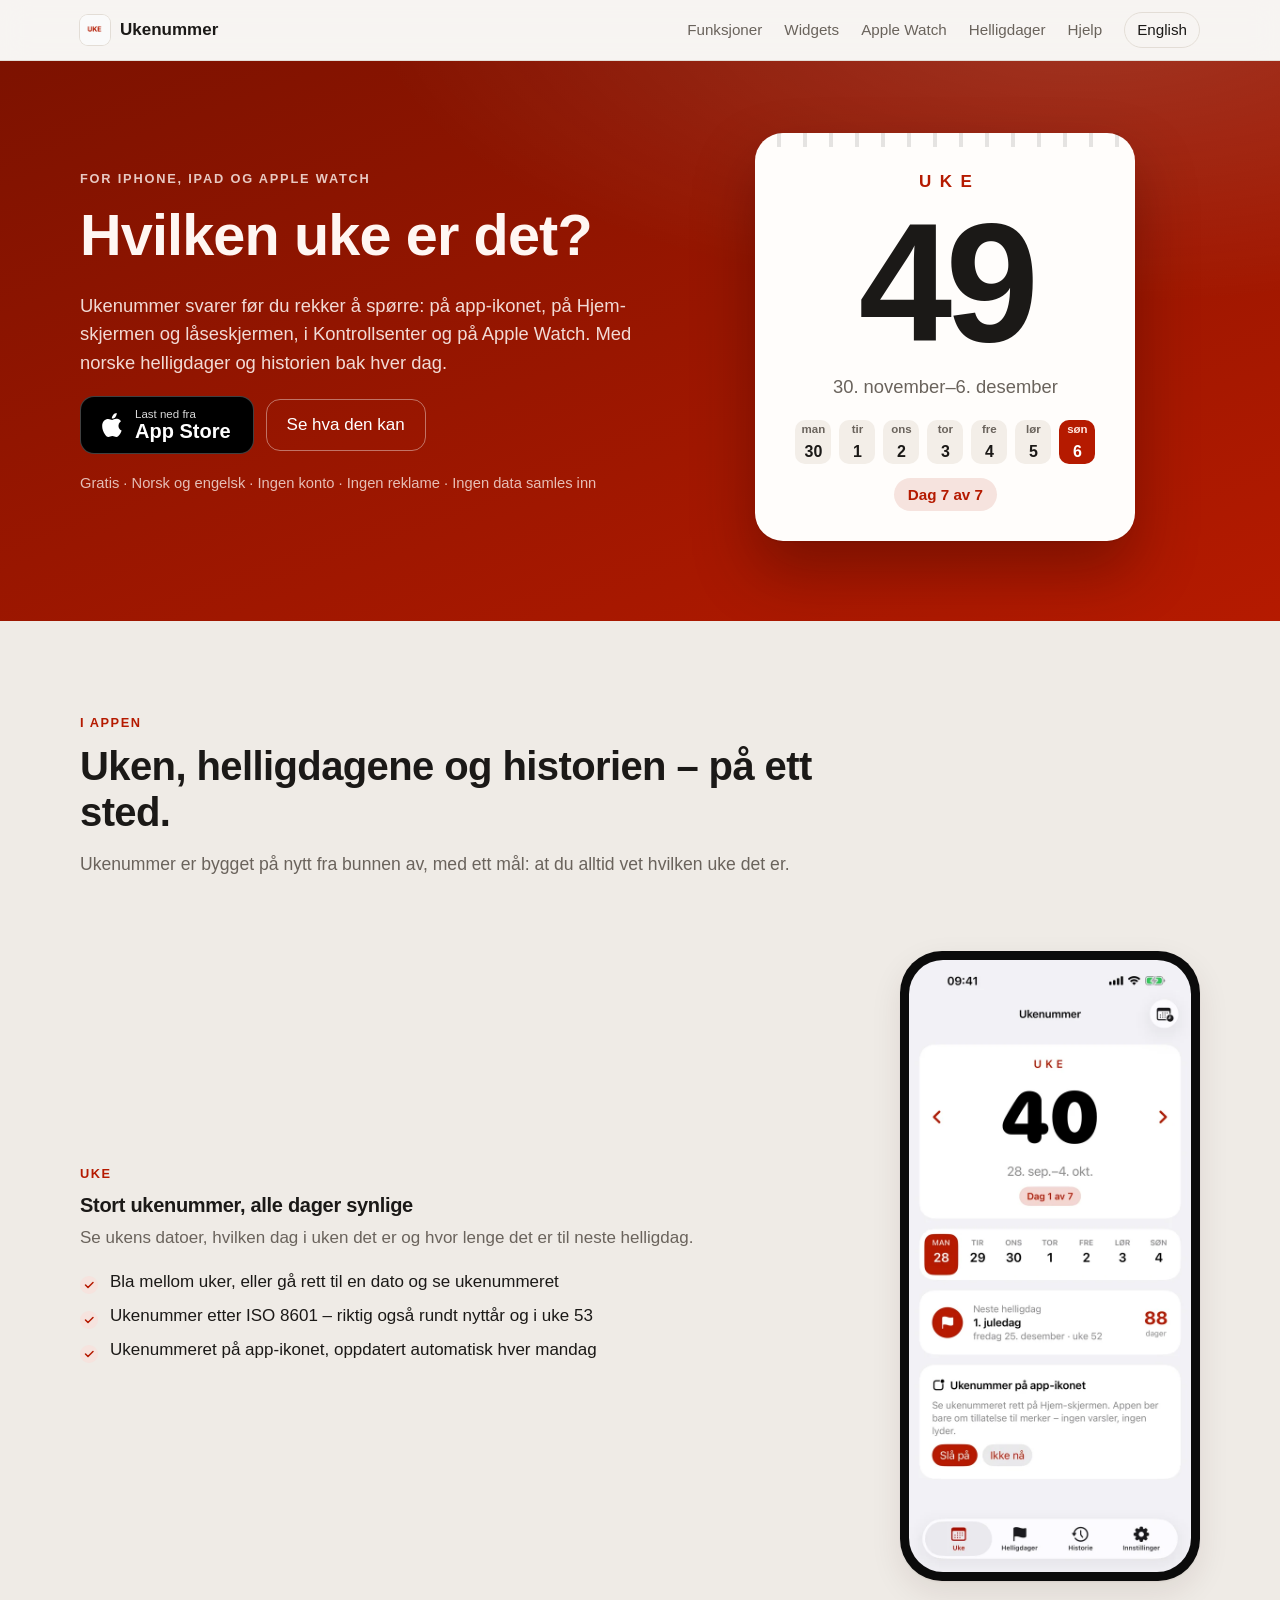
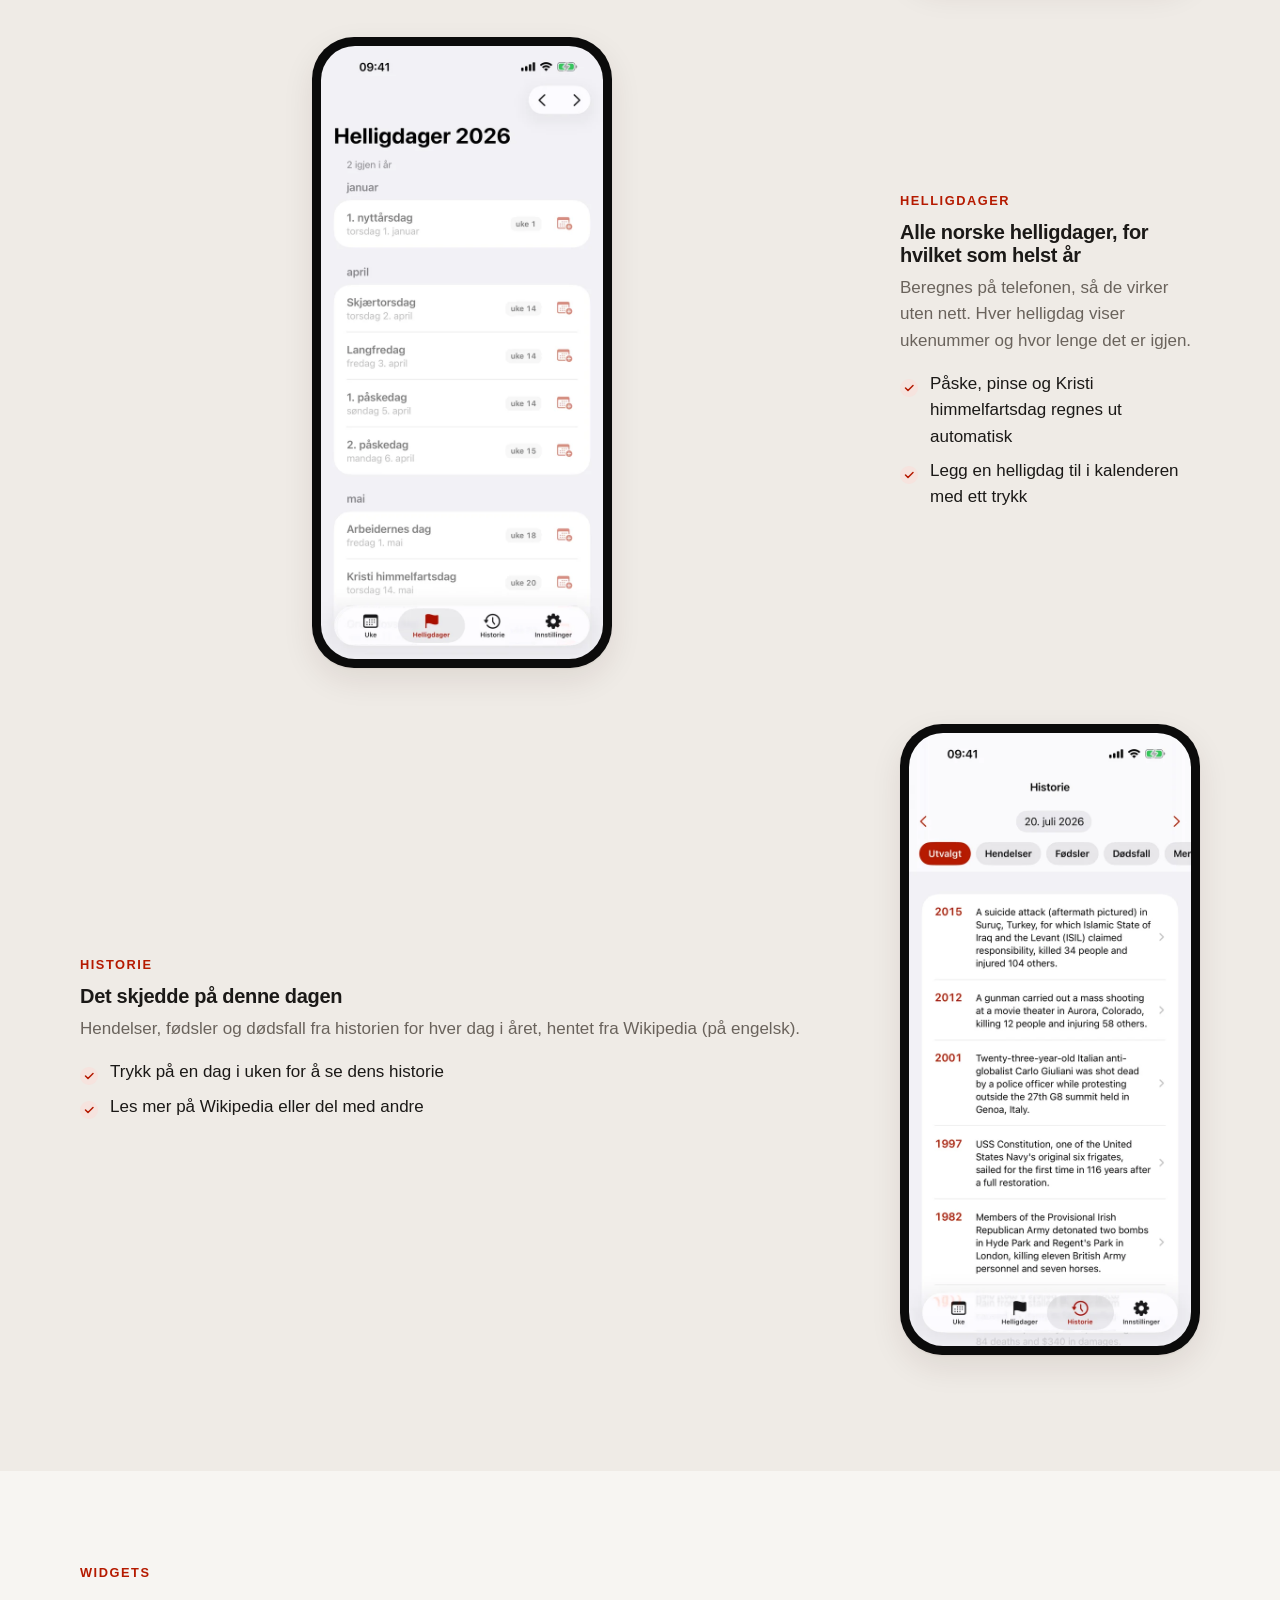
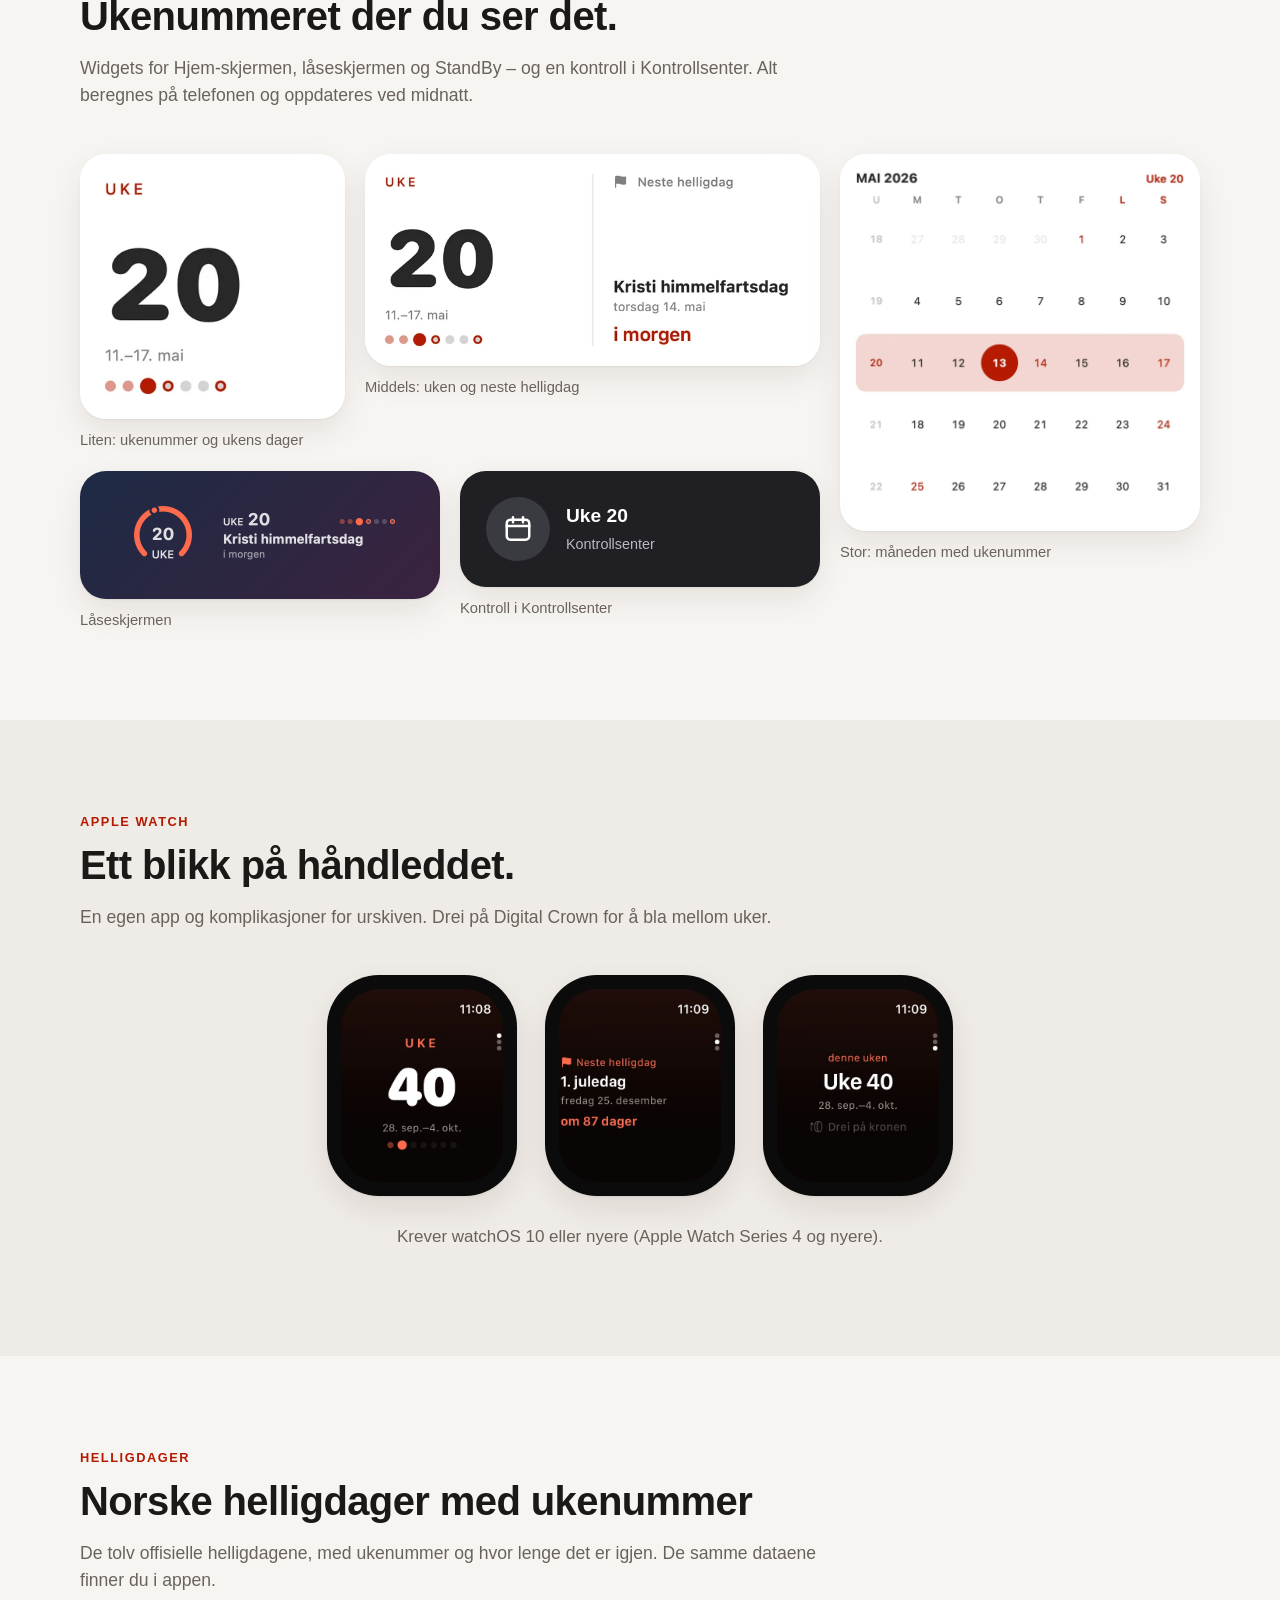
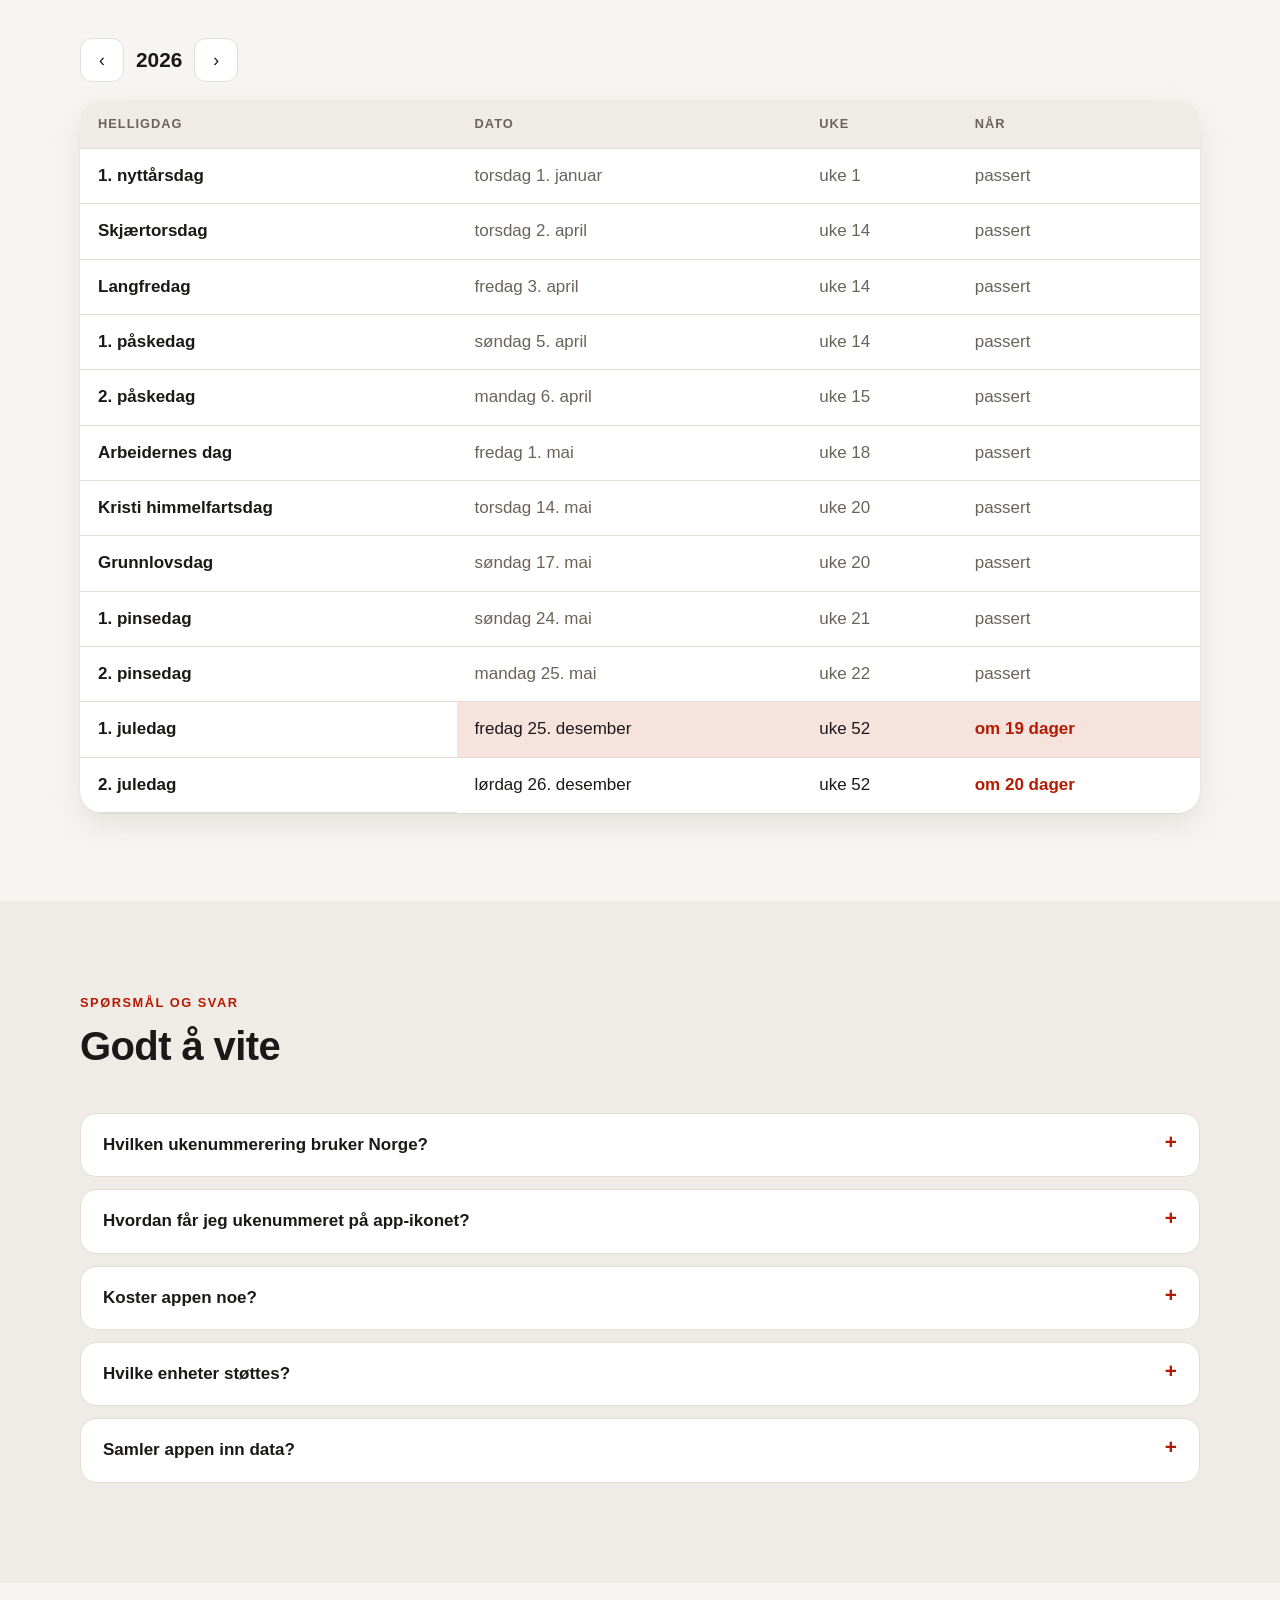
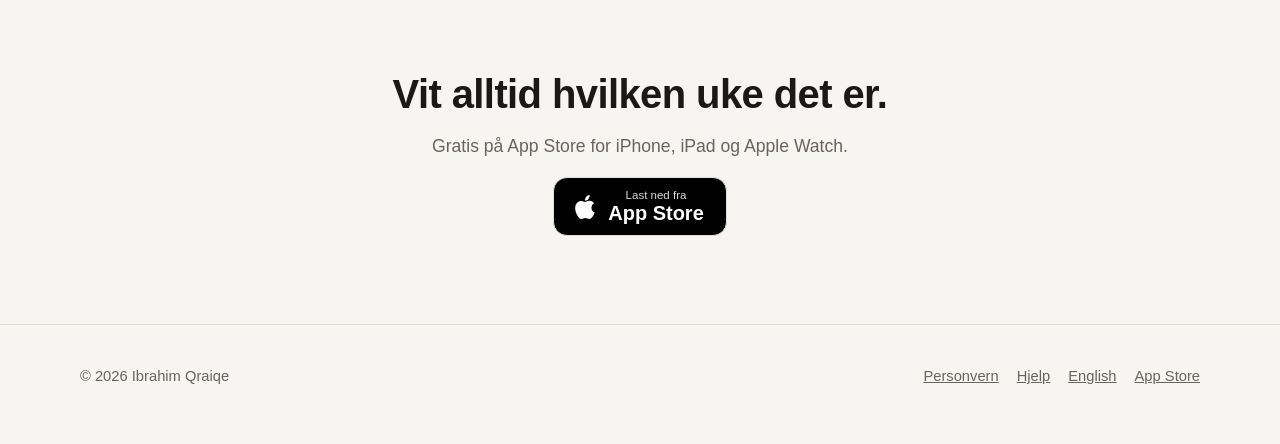
==== index.html @ 7a062164 "Ukenummer marketing site: Norwegian and English landing pages, privacy and support Live week number " ====
<!doctype html>
<html lang="nb" dir="ltr">
<head>
<meta charset="utf-8">
<meta name="viewport" content="width=device-width, initial-scale=1">
<script>document.documentElement.className += " js";</script>
<title>Hvilken uke er det? Ukenummer i dag – app for iPhone og Apple Watch</title>
<meta name="description" content="Se hvilken uke det er akkurat nå. Ukenummer viser ukenummeret på app-ikonet, på Hjem- og låseskjermen, i Kontrollsenter og på Apple Watch – etter ISO 8601, som brukes i Norge. Med norske helligdager. Gratis, ingen data samles inn.">
<meta property="og:title" content="Hvilken uke er det? – Ukenummer">
<meta property="og:description" content="Ukenummeret på app-ikonet, i widgets, i Kontrollsenter og på Apple Watch. Med norske helligdager. Gratis, ingen data samles inn.">
<meta property="og:url" content="https://ukenummer.qraiqe.no/">
<meta property="og:type" content="website">
<meta property="og:locale" content="nb_NO">
<meta property="og:locale:alternate" content="en_GB">
<meta property="og:image" content="https://ukenummer.qraiqe.no/assets/og.png">
<meta property="og:image:width" content="1200">
<meta property="og:image:height" content="630">
<meta property="og:image:alt" content="Ukenummer: et kalenderblad med ordet UKE og ukenummeret, ved siden av appens widgets.">
<meta property="og:site_name" content="Ukenummer">
<meta name="twitter:card" content="summary_large_image">
<meta name="twitter:title" content="Hvilken uke er det? – Ukenummer">
<meta name="twitter:description" content="Ukenummeret på app-ikonet, i widgets, i Kontrollsenter og på Apple Watch. Gratis, ingen data samles inn.">
<meta name="twitter:image" content="https://ukenummer.qraiqe.no/assets/og.png">
<meta name="apple-itunes-app" content="app-id=668805988">
<meta name="theme-color" content="#b51a00">
<link rel="canonical" href="https://ukenummer.qraiqe.no/">
<link rel="alternate" hreflang="nb" href="https://ukenummer.qraiqe.no/">
<link rel="alternate" hreflang="en" href="https://ukenummer.qraiqe.no/en/">
<link rel="alternate" hreflang="x-default" href="https://ukenummer.qraiqe.no/">
<link rel="icon" type="image/png" href="/assets/favicon.png">
<link rel="apple-touch-icon" href="/assets/apple-touch-icon.png">
<link rel="stylesheet" href="/styles.css">
<script type="application/ld+json">
{
  "@context": "https://schema.org",
  "@graph": [
    {
      "@type": "MobileApplication",
      "name": "Ukenummer",
      "operatingSystem": "iOS 18.0 eller nyere, watchOS 10.0 eller nyere",
      "applicationCategory": "ProductivityApplication",
      "offers": { "@type": "Offer", "price": "0", "priceCurrency": "NOK" },
      "inLanguage": ["nb", "en"],
      "description": "Ukenummer viser ukenummeret (ISO 8601) på app-ikonet, i widgets for Hjem- og låseskjermen, i Kontrollsenter og på Apple Watch, med norske helligdager og historien for hver dag.",
      "url": "https://ukenummer.qraiqe.no/",
      "image": "https://ukenummer.qraiqe.no/assets/app-icon.png",
      "installUrl": "https://apps.apple.com/app/id668805988",
      "downloadUrl": "https://apps.apple.com/app/id668805988",
      "author": { "@type": "Person", "name": "Ibrahim Qraiqe", "url": "https://ibrahim.qraiqe.no/" }
    },
    {
      "@type": "FAQPage",
      "mainEntity": [
        { "@type": "Question", "name": "Hvilken ukenummerering bruker Norge?", "acceptedAnswer": { "@type": "Answer", "text": "Norge bruker ISO 8601: uken starter på mandag, og uke 1 er uken som inneholder årets første torsdag. Noen år har derfor 53 uker, og de første dagene i januar kan tilhøre uke 52 eller 53 fra året før." } },
        { "@type": "Question", "name": "Hvordan får jeg ukenummeret på app-ikonet?", "acceptedAnswer": { "@type": "Answer", "text": "Slå på «Ukenummer på app-ikonet» i appen. Appen ber bare om tillatelse til merker – ingen varsler eller lyder – og oppdaterer ukenummeret automatisk hver mandag." } },
        { "@type": "Question", "name": "Koster appen noe?", "acceptedAnswer": { "@type": "Answer", "text": "Nei. Ukenummer er gratis, uten reklame, uten konto og uten sporing." } },
        { "@type": "Question", "name": "Virker den på Apple Watch?", "acceptedAnswer": { "@type": "Answer", "text": "Ja. Ukenummer har en egen app og komplikasjoner for Apple Watch med watchOS 10 eller nyere." } }
      ]
    }
  ]
}
</script>
</head>
<body>
<a class="sr-only" href="#main">Hopp til innholdet</a>

<header class="site-header">
  <div class="container">
    <a class="wordmark" href="/"><img src="/assets/app-icon.png" width="30" height="30" alt="" aria-hidden="true">Ukenummer</a>
    <button class="nav-toggle" aria-expanded="false" aria-controls="site-nav" aria-label="Meny">☰</button>
    <nav class="site-nav" id="site-nav" aria-label="Hovedmeny">
      <a href="#funksjoner">Funksjoner</a>
      <a href="#widgets">Widgets</a>
      <a href="#apple-watch">Apple Watch</a>
      <a href="#helligdager">Helligdager</a>
      <a href="/support/">Hjelp</a>
      <a class="lang" href="/en/" lang="en" hreflang="en">English</a>
    </nav>
  </div>
</header>

<main id="main">

<section class="hero">
  <div class="container">
    <div class="hero-copy">
      <span class="eyebrow">For iPhone, iPad og Apple Watch</span>
      <h1>Hvilken uke er det?</h1>
      <p class="lead">Ukenummer svarer før du rekker å spørre: på app-ikonet, på Hjem-skjermen og låseskjermen, i Kontrollsenter og på Apple Watch. Med norske helligdager og historien bak hver dag.</p>
      <div class="actions">
        <a class="btn-appstore" href="https://apps.apple.com/app/id668805988">
          <svg viewBox="0 0 24 24" aria-hidden="true" focusable="false" fill="currentColor"><path d="M16.365 1.43c0 1.14-.493 2.27-1.177 3.08-.744.9-1.99 1.57-2.987 1.57-.12 0-.23-.02-.3-.03-.01-.06-.04-.22-.04-.39 0-1.15.572-2.27 1.206-2.98.804-.94 2.142-1.64 3.248-1.68.03.13.05.28.05.43zm4.565 15.71c-.03.07-.463 1.58-1.518 3.12-.945 1.34-1.94 2.71-3.43 2.71-1.517 0-1.9-.88-3.63-.88-1.698 0-2.302.91-3.67.91-1.377 0-2.332-1.26-3.428-2.8-1.287-1.82-2.323-4.63-2.323-7.28 0-4.28 2.797-6.55 5.552-6.55 1.448 0 2.675.95 3.6.95.865 0 2.222-1.01 3.902-1.01.613 0 2.886.06 4.374 2.19-.13.09-2.383 1.37-2.383 4.19 0 3.26 2.854 4.42 2.955 4.45z"/></svg>
          <span><small>Last ned fra</small><strong>App Store</strong></span>
        </a>
        <a class="btn-ghost" href="#funksjoner">Se hva den kan</a>
      </div>
      <p class="meta">Gratis · Norsk og engelsk · Ingen konto · Ingen reklame · Ingen data samles inn</p>
    </div>
    <div class="week-card" role="group" aria-labelledby="week-card-title">
      <h2 id="week-card-title" class="sr-only">Ukenummer akkurat nå</h2>
      <div class="label" aria-hidden="true">UKE</div>
      <div class="number" data-week-number data-week-label aria-live="polite">–</div>
      <div class="range" data-week-range></div>
      <div class="days" data-week-days aria-hidden="true"></div>
      <div class="progress" data-week-progress data-live hidden></div>
      <noscript><p>Slå på JavaScript for å se dagens ukenummer.</p></noscript>
    </div>
  </div>
</section>

<section id="funksjoner" class="section section-alt">
  <div class="container">
    <div class="section-head reveal">
      <span class="kicker">I appen</span>
      <h2>Uken, helligdagene og historien – på ett sted.</h2>
      <p>Ukenummer er bygget på nytt fra bunnen av, med ett mål: at du alltid vet hvilken uke det er.</p>
    </div>

    <div class="feature-row reveal">
      <div class="text">
        <span class="kicker">Uke</span>
        <h3>Stort ukenummer, alle dager synlige</h3>
        <p>Se ukens datoer, hvilken dag i uken det er og hvor lenge det er til neste helligdag.</p>
        <ul class="ticks">
          <li>Bla mellom uker, eller gå rett til en dato og se ukenummeret</li>
          <li>Ukenummer etter ISO 8601 – riktig også rundt nyttår og i uke 53</li>
          <li>Ukenummeret på app-ikonet, oppdatert automatisk hver mandag</li>
        </ul>
      </div>
      <div class="media"><div class="phone"><img src="/assets/shots/nb-week.webp" width="600" height="1304" loading="lazy" alt="Uke-fanen: stort ukenummer 40, datoene 28. september til 4. oktober, ukens dager og nedtelling til 1. juledag."></div></div>
    </div>

    <div class="feature-row reveal">
      <div class="text">
        <span class="kicker">Helligdager</span>
        <h3>Alle norske helligdager, for hvilket som helst år</h3>
        <p>Beregnes på telefonen, så de virker uten nett. Hver helligdag viser ukenummer og hvor lenge det er igjen.</p>
        <ul class="ticks">
          <li>Påske, pinse og Kristi himmelfartsdag regnes ut automatisk</li>
          <li>Legg en helligdag til i kalenderen med ett trykk</li>
        </ul>
      </div>
      <div class="media"><div class="phone"><img src="/assets/shots/nb-holidays.webp" width="600" height="1304" loading="lazy" alt="Helligdager 2026 gruppert etter måned, med ukenummer og knapp for å legge til i kalenderen."></div></div>
    </div>

    <div class="feature-row reveal">
      <div class="text">
        <span class="kicker">Historie</span>
        <h3>Det skjedde på denne dagen</h3>
        <p>Hendelser, fødsler og dødsfall fra historien for hver dag i året, hentet fra Wikipedia (på engelsk).</p>
        <ul class="ticks">
          <li>Trykk på en dag i uken for å se dens historie</li>
          <li>Les mer på Wikipedia eller del med andre</li>
        </ul>
      </div>
      <div class="media"><div class="phone"><img src="/assets/shots/nb-history.webp" width="600" height="1304" loading="lazy" alt="Historie-fanen for 20. juli 2026 med hendelser fra Wikipedia og kategoriene Utvalgt, Hendelser, Fødsler og Dødsfall."></div></div>
    </div>
  </div>
</section>

<section id="widgets" class="section">
  <div class="container">
    <div class="section-head reveal">
      <span class="kicker">Widgets</span>
      <h2>Ukenummeret der du ser det.</h2>
      <p>Widgets for Hjem-skjermen, låseskjermen og StandBy – og en kontroll i Kontrollsenter. Alt beregnes på telefonen og oppdateres ved midnatt.</p>
    </div>
    <div class="widget-grid reveal">
      <figure class="widget small">
        <img class="picture-light" src="/assets/widgets/nb-small-light.webp" width="340" height="340" loading="lazy" alt="Liten widget: UKE 20, 11.–17. mai og ukens dager som prikker.">
        <img class="picture-dark" src="/assets/widgets/nb-small-dark.webp" width="340" height="340" loading="lazy" alt="Liten widget i mørk modus: UKE 20, 11.–17. mai.">
        <figcaption>Liten: ukenummer og ukens dager</figcaption>
      </figure>
      <figure class="widget medium">
        <img class="picture-light" src="/assets/widgets/nb-medium-light.webp" width="728" height="340" loading="lazy" alt="Middels widget: UKE 20 og neste helligdag, Kristi himmelfartsdag, i morgen.">
        <img class="picture-dark" src="/assets/widgets/nb-medium-dark.webp" width="728" height="340" loading="lazy" alt="Middels widget i mørk modus: UKE 20 og neste helligdag.">
        <figcaption>Middels: uken og neste helligdag</figcaption>
      </figure>
      <figure class="widget large">
        <img class="picture-light" src="/assets/widgets/nb-large-light.webp" width="728" height="764" loading="lazy" alt="Stor widget: kalender for mai 2026 med ukenummer langs venstre kant og helligdager i rødt.">
        <img class="picture-dark" src="/assets/widgets/nb-large-dark.webp" width="728" height="764" loading="lazy" alt="Stor widget i mørk modus: kalender for mai 2026 med ukenummer.">
        <figcaption>Stor: måneden med ukenummer</figcaption>
      </figure>
      <figure class="widget lock">
        <div class="lock-bg">
          <img src="/assets/widgets/nb-lock-circular.webp" width="152" height="152" loading="lazy" alt="Rund låseskjerm-widget med ukenummer 20.">
          <img src="/assets/widgets/nb-lock-rectangular.webp" width="344" height="152" loading="lazy" alt="Rektangulær låseskjerm-widget: UKE 20, Kristi himmelfartsdag, i morgen.">
        </div>
        <figcaption>Låseskjermen</figcaption>
      </figure>
      <figure class="widget control">
        <div class="control-tile">
          <div class="knob" aria-hidden="true"><svg viewBox="0 0 24 24" fill="none" stroke="#fff" stroke-width="2" stroke-linecap="round" stroke-linejoin="round"><rect x="3" y="4.5" width="18" height="16" rx="3"/><path d="M3 9.5h18M8 2.5v4M16 2.5v4"/></svg></div>
          <div><strong>Uke 20</strong><span>Kontrollsenter</span></div>
        </div>
        <figcaption>Kontroll i Kontrollsenter</figcaption>
      </figure>
    </div>
  </div>
</section>

<section id="apple-watch" class="section section-alt">
  <div class="container">
    <div class="section-head reveal">
      <span class="kicker">Apple Watch</span>
      <h2>Ett blikk på håndleddet.</h2>
      <p>En egen app og komplikasjoner for urskiven. Drei på Digital Crown for å bla mellom uker.</p>
    </div>
    <div class="watch-row reveal">
      <div class="watch"><img src="/assets/watch/nb-0.webp" width="416" height="496" loading="lazy" alt="Apple Watch: UKE 40, 28. sep.–4. okt."></div>
      <div class="watch"><img src="/assets/watch/nb-1.webp" width="416" height="496" loading="lazy" alt="Apple Watch: neste helligdag er 1. juledag, fredag 25. desember."></div>
      <div class="watch"><img src="/assets/watch/nb-2.webp" width="416" height="496" loading="lazy" alt="Apple Watch: Uke 40, drei på kronen for å bla mellom uker."></div>
    </div>
    <p class="watch-note">Krever watchOS 10 eller nyere (Apple Watch Series 4 og nyere).</p>
  </div>
</section>

<section id="helligdager" class="section">
  <div class="container">
    <div class="section-head reveal">
      <span class="kicker">Helligdager</span>
      <h2>Norske helligdager med ukenummer</h2>
      <p>De tolv offisielle helligdagene, med ukenummer og hvor lenge det er igjen. De samme dataene finner du i appen.</p>
    </div>
    <div class="reveal">
      <div class="holiday-tools">
        <button type="button" data-year-prev aria-label="Forrige år">‹</button>
        <strong data-holiday-year>2026</strong>
        <button type="button" data-year-next aria-label="Neste år">›</button>
      </div>
      <table class="holidays">
        <caption class="sr-only">Norske helligdager</caption>
        <thead><tr><th scope="col">Helligdag</th><th scope="col">Dato</th><th scope="col">Uke</th><th scope="col">Når</th></tr></thead>
        <tbody data-holidays>
          <tr><th scope="row">1. nyttårsdag</th><td>torsdag 1. januar</td><td class="week">uke 1</td><td class="when"></td></tr>
          <tr><th scope="row">Skjærtorsdag</th><td>torsdag 2. april</td><td class="week">uke 14</td><td class="when"></td></tr>
          <tr><th scope="row">Langfredag</th><td>fredag 3. april</td><td class="week">uke 14</td><td class="when"></td></tr>
          <tr><th scope="row">1. påskedag</th><td>søndag 5. april</td><td class="week">uke 14</td><td class="when"></td></tr>
          <tr><th scope="row">2. påskedag</th><td>mandag 6. april</td><td class="week">uke 15</td><td class="when"></td></tr>
          <tr><th scope="row">Arbeidernes dag</th><td>fredag 1. mai</td><td class="week">uke 18</td><td class="when"></td></tr>
          <tr><th scope="row">Kristi himmelfartsdag</th><td>torsdag 14. mai</td><td class="week">uke 20</td><td class="when"></td></tr>
          <tr><th scope="row">Grunnlovsdag</th><td>søndag 17. mai</td><td class="week">uke 20</td><td class="when"></td></tr>
          <tr><th scope="row">1. pinsedag</th><td>søndag 24. mai</td><td class="week">uke 21</td><td class="when"></td></tr>
          <tr><th scope="row">2. pinsedag</th><td>mandag 25. mai</td><td class="week">uke 22</td><td class="when"></td></tr>
          <tr><th scope="row">1. juledag</th><td>fredag 25. desember</td><td class="week">uke 52</td><td class="when"></td></tr>
          <tr><th scope="row">2. juledag</th><td>lørdag 26. desember</td><td class="week">uke 52</td><td class="when"></td></tr>
        </tbody>
      </table>
    </div>
  </div>
</section>

<section id="sporsmal" class="section section-alt">
  <div class="container">
    <div class="section-head reveal">
      <span class="kicker">Spørsmål og svar</span>
      <h2>Godt å vite</h2>
    </div>
    <div class="faq reveal">
      <details>
        <summary>Hvilken ukenummerering bruker Norge?</summary>
        <p>Norge bruker ISO 8601: uken starter på mandag, og uke 1 er uken som inneholder årets første torsdag. Noen år har derfor 53 uker, og de første dagene i januar kan tilhøre uke 52 eller 53 fra året før. Ukenummer følger alltid denne standarden, uansett regioninnstilling på telefonen.</p>
      </details>
      <details>
        <summary>Hvordan får jeg ukenummeret på app-ikonet?</summary>
        <p>Slå på «Ukenummer på app-ikonet» i appen. Appen ber bare om tillatelse til merker – ingen varsler eller lyder – og oppdaterer ukenummeret automatisk hver mandag, også når appen ikke er åpen.</p>
      </details>
      <details>
        <summary>Koster appen noe?</summary>
        <p>Nei. Ukenummer er gratis, uten reklame, uten konto og uten sporing.</p>
      </details>
      <details>
        <summary>Hvilke enheter støttes?</summary>
        <p>iPhone og iPad med iOS 18 eller nyere, og Apple Watch med watchOS 10 eller nyere.</p>
      </details>
      <details>
        <summary>Samler appen inn data?</summary>
        <p>Nei. Alt beregnes på enheten. Den eneste nettverksforespørselen henter historie fra Wikipedia. Les mer i <a href="/privacy/">personvernerklæringen</a>.</p>
      </details>
    </div>
  </div>
</section>

<section class="section cta">
  <div class="container reveal">
    <h2>Vit alltid hvilken uke det er.</h2>
    <p class="section-lead">Gratis på App Store for iPhone, iPad og Apple Watch.</p>
    <div class="actions">
      <a class="btn-appstore" href="https://apps.apple.com/app/id668805988">
        <svg viewBox="0 0 24 24" aria-hidden="true" focusable="false" fill="currentColor"><path d="M16.365 1.43c0 1.14-.493 2.27-1.177 3.08-.744.9-1.99 1.57-2.987 1.57-.12 0-.23-.02-.3-.03-.01-.06-.04-.22-.04-.39 0-1.15.572-2.27 1.206-2.98.804-.94 2.142-1.64 3.248-1.68.03.13.05.28.05.43zm4.565 15.71c-.03.07-.463 1.58-1.518 3.12-.945 1.34-1.94 2.71-3.43 2.71-1.517 0-1.9-.88-3.63-.88-1.698 0-2.302.91-3.67.91-1.377 0-2.332-1.26-3.428-2.8-1.287-1.82-2.323-4.63-2.323-7.28 0-4.28 2.797-6.55 5.552-6.55 1.448 0 2.675.95 3.6.95.865 0 2.222-1.01 3.902-1.01.613 0 2.886.06 4.374 2.19-.13.09-2.383 1.37-2.383 4.19 0 3.26 2.854 4.42 2.955 4.45z"/></svg>
        <span><small>Last ned fra</small><strong>App Store</strong></span>
      </a>
    </div>
  </div>
</section>

</main>

<footer class="site-footer">
  <div class="container">
    <span>© 2026 Ibrahim Qraiqe</span>
    <nav aria-label="Bunntekst">
      <a href="/privacy/">Personvern</a>
      <a href="/support/">Hjelp</a>
      <a href="/en/" lang="en" hreflang="en">English</a>
      <a href="https://apps.apple.com/app/id668805988">App Store</a>
    </nav>
  </div>
</footer>

<script src="/main.js" defer></script>
</body>
</html>
---- styles.css ----
/* Ukenummer site — shared design system. No dependencies, no external requests. */

:root {
  --bg: #f7f5f2;
  --surface: #ffffff;
  --surface-2: #efebe6;
  --border: #e3ddd6;
  --text: #1b1917;
  --text-2: #6a635c;
  --brand: #b51a00;
  --brand-ink: #ffffff;
  --brand-soft: #f6e3de;
  --hero-1: #7d1200;
  --hero-2: #b51a00;
  --radius: 22px;
  --maxw: 1120px;
  --shadow: 0 1px 2px rgba(40, 20, 10, .06), 0 12px 32px rgba(60, 25, 10, .09);
  --sans: -apple-system, BlinkMacSystemFont, "SF Pro Text", "Segoe UI", Roboto, Helvetica, Arial, sans-serif;
  --rounded: ui-rounded, "SF Pro Rounded", -apple-system, BlinkMacSystemFont, "Segoe UI", Roboto, sans-serif;
  color-scheme: light dark;
}

@media (prefers-color-scheme: dark) {
  :root {
    --bg: #121110;
    --surface: #1d1b19;
    --surface-2: #26231f;
    --border: #34302b;
    --text: #f3efea;
    --text-2: #a8a098;
    --brand: #ff6a4d;
    --brand-ink: #1b0600;
    --brand-soft: #3a1a12;
    --hero-1: #3a0a00;
    --hero-2: #7d1200;
    --shadow: 0 1px 2px rgba(0, 0, 0, .4), 0 12px 32px rgba(0, 0, 0, .35);
  }
}

*, *::before, *::after { box-sizing: border-box; }
html { -webkit-text-size-adjust: 100%; scroll-padding-top: 76px; }
body {
  margin: 0; background: var(--bg); color: var(--text);
  font: 17px/1.55 var(--sans); -webkit-font-smoothing: antialiased;
}
img { max-width: 100%; height: auto; display: block; }
a { color: var(--brand); }
h1, h2, h3 { line-height: 1.15; letter-spacing: -.015em; margin: 0 0 .4em; }
h2 { font-size: clamp(1.7rem, 3.4vw, 2.5rem); }
h3 { font-size: 1.25rem; }
p { margin: 0 0 1em; }
.container { width: min(100% - 32px, var(--maxw)); margin-inline: auto; }
.sr-only {
  position: absolute; width: 1px; height: 1px; padding: 0; margin: -1px; overflow: hidden;
  clip: rect(0 0 0 0); white-space: nowrap; border: 0;
}
.sr-only:focus { position: fixed; top: 8px; left: 8px; width: auto; height: auto; clip: auto; padding: 8px 14px;
  background: var(--surface); color: var(--text); z-index: 100; border-radius: 10px; }
:focus-visible { outline: 3px solid var(--brand); outline-offset: 3px; border-radius: 6px; }

/* Header */

.site-header {
  position: sticky; top: 0; z-index: 20;
  background: color-mix(in srgb, var(--bg) 82%, transparent);
  backdrop-filter: saturate(160%) blur(14px); -webkit-backdrop-filter: saturate(160%) blur(14px);
  border-bottom: 1px solid var(--border);
}
.site-header .container { display: flex; align-items: center; gap: 16px; min-height: 60px; }
.wordmark { display: inline-flex; align-items: center; gap: 10px; font-weight: 700; color: var(--text); text-decoration: none; margin-right: auto; }
.wordmark img { border-radius: 8px; box-shadow: 0 0 0 1px var(--border); }
.site-nav { display: flex; gap: 22px; align-items: center; }
.site-nav a { color: var(--text-2); text-decoration: none; font-size: .95rem; }
.site-nav a:hover { color: var(--text); }
.site-nav .lang { padding: 5px 12px; border: 1px solid var(--border); border-radius: 999px; color: var(--text); }
.nav-toggle { display: none; background: none; border: 0; font-size: 1.5rem; color: var(--text); min-width: 44px; min-height: 44px; cursor: pointer; }
@media (max-width: 800px) {
  .nav-toggle { display: block; }
  .site-nav { display: none; position: absolute; top: 60px; left: 0; right: 0; flex-direction: column; align-items: flex-start;
    gap: 0; padding: 8px 16px 16px; background: var(--bg); border-bottom: 1px solid var(--border); }
  .site-nav[data-open] { display: flex; }
  .site-nav a { padding: 10px 0; width: 100%; }
}

/* Buttons */

.btn-appstore {
  display: inline-flex; align-items: center; gap: 10px; padding: 11px 22px 11px 18px;
  background: #000; color: #fff; text-decoration: none; border-radius: 14px; line-height: 1.1;
  border: 1px solid rgba(255, 255, 255, .25); transition: transform .15s ease;
}
.btn-appstore:hover { transform: translateY(-1px); }
.btn-appstore small { display: block; font-size: .72rem; opacity: .85; }
.btn-appstore strong { display: block; font-size: 1.25rem; font-weight: 600; }
.btn-appstore svg { width: 26px; height: 26px; flex: none; }
.btn-ghost {
  display: inline-flex; align-items: center; padding: 12px 20px; border-radius: 14px; text-decoration: none;
  color: #fff; border: 1px solid rgba(255, 255, 255, .4);
}
.btn-ghost:hover { background: rgba(255, 255, 255, .1); }
.actions { display: flex; flex-wrap: wrap; gap: 12px; align-items: center; }

/* Hero */

.hero {
  position: relative; overflow: hidden; color: #fff6f2;
  background:
    radial-gradient(1200px 500px at 85% -10%, rgba(255, 255, 255, .14), transparent 60%),
    linear-gradient(160deg, var(--hero-1), var(--hero-2));
}
.hero .container { display: grid; grid-template-columns: 1.05fr .95fr; gap: 48px; align-items: center; padding: 72px 0 80px; }
.hero h1 { font-size: clamp(2.2rem, 5vw, 3.6rem); }
.hero .lead { font-size: 1.15rem; color: rgba(255, 246, 242, .88); max-width: 34em; }
.hero .meta { margin-top: 18px; font-size: .92rem; color: rgba(255, 246, 242, .75); }
.eyebrow { display: inline-block; font-size: .8rem; font-weight: 700; letter-spacing: .14em; text-transform: uppercase;
  color: rgba(255, 246, 242, .8); margin-bottom: 14px; }

/* The live week card — a Norwegian desk calendar page */
.week-card {
  justify-self: center; width: min(100%, 380px); text-align: center; color: #1b1917;
  background: #fffdfb; border-radius: 28px; padding: 26px 26px 30px;
  box-shadow: 0 30px 60px rgba(40, 5, 0, .35), 0 2px 0 rgba(0, 0, 0, .05);
  position: relative;
}
.week-card::before {
  content: ""; position: absolute; inset: 0 0 auto 0; height: 14px; border-radius: 28px 28px 0 0;
  background: repeating-linear-gradient(90deg, transparent 0 22px, rgba(0, 0, 0, .10) 22px 26px);
}
.week-card .label { font-weight: 800; letter-spacing: .5em; text-indent: .5em; color: #b51a00; margin-top: 10px; }
.week-card .number {
  font: 900 clamp(7rem, 20vw, 10.5rem)/1 var(--rounded); letter-spacing: -.04em; margin: 4px 0 6px;
  font-variant-numeric: tabular-nums;
}
.week-card .range { font-size: 1.15rem; color: #6a635c; }
.week-card .days { display: flex; justify-content: center; gap: 8px; margin: 18px 0 14px; }
.week-card .days span {
  width: 36px; height: 44px; border-radius: 10px; display: grid; place-items: center;
  font-size: .72rem; font-weight: 700; color: #6a635c; background: #f3eee8; line-height: 1.1;
}
.week-card .days span b { display: block; font-size: 1rem; color: #1b1917; }
.week-card .days span.today { background: #b51a00; color: #ffe5de; }
.week-card .days span.today b { color: #fff; }
.week-card .days span.holiday b { color: #b51a00; }
.week-card .days span.today.holiday b { color: #fff; }
.week-card .progress { display: inline-block; font-weight: 700; font-size: .95rem; color: #b51a00;
  background: #f6e3de; padding: 5px 14px; border-radius: 999px; }
.week-card noscript p { margin: 12px 0 0; color: #6a635c; font-size: .95rem; }

/* Sections */

.section { padding: 88px 0; }
.section-alt { background: var(--surface-2); }
.section-head { max-width: 44em; margin-bottom: 44px; }
.section-head p { color: var(--text-2); font-size: 1.1rem; }
.kicker { display: inline-block; font-size: .8rem; font-weight: 700; letter-spacing: .12em; text-transform: uppercase; color: var(--brand); margin-bottom: 10px; }

.feature-row { display: grid; grid-template-columns: 1fr 300px; gap: 56px; align-items: center; padding: 28px 0; }
.feature-row:nth-child(odd) .text { order: 2; }
.feature-row .text p { color: var(--text-2); }
.ticks { list-style: none; padding: 0; margin: 0; }
.ticks li { position: relative; padding-left: 30px; margin: 8px 0; }
.ticks li::before {
  content: ""; position: absolute; left: 0; top: .45em; width: 18px; height: 18px; border-radius: 50%;
  background: var(--brand-soft) url("data:image/svg+xml,%3Csvg xmlns='http://www.w3.org/2000/svg' viewBox='0 0 24 24' fill='none' stroke='%23b51a00' stroke-width='3' stroke-linecap='round' stroke-linejoin='round'%3E%3Cpath d='M5 12l5 5L20 7'/%3E%3C/svg%3E") center / 12px no-repeat;
}
.phone {
  border-radius: 42px; padding: 9px; background: #0b0b0b; box-shadow: var(--shadow);
  width: 100%; max-width: 300px; margin-inline: auto;
}
.phone img { border-radius: 34px; }

/* Widgets */

.widget-grid { display: grid; grid-template-columns: repeat(12, 1fr); gap: 20px; align-items: start; }
.widget { margin: 0; }
.widget img { border-radius: 26px; box-shadow: var(--shadow); width: 100%; }
.widget figcaption { font-size: .92rem; color: var(--text-2); margin-top: 10px; }
.widget.small { grid-column: span 3; }
.widget.medium { grid-column: span 5; }
.widget.large { grid-column: span 4; grid-row: span 2; }
.widget.lock { grid-column: span 4; }
.widget.lock .lock-bg {
  border-radius: 26px; padding: 26px; display: flex; gap: 22px; align-items: center; justify-content: center;
  background: linear-gradient(135deg, #1d2a44, #3b2340); box-shadow: var(--shadow);
}
.widget.lock .lock-bg img { box-shadow: none; border-radius: 0; width: auto; height: 76px; }
.widget.control { grid-column: span 4; }
.control-tile {
  border-radius: 26px; padding: 26px; background: #1f1f24; color: #fff; box-shadow: var(--shadow);
  display: flex; align-items: center; gap: 16px;
}
.control-tile .knob { width: 64px; height: 64px; border-radius: 50%; background: #3a3a41; display: grid; place-items: center; flex: none; }
.control-tile .knob svg { width: 30px; height: 30px; }
.control-tile strong { display: block; font-size: 1.2rem; }
.control-tile span { color: #b9b9c2; font-size: .9rem; }
.picture-dark { display: none; }
@media (prefers-color-scheme: dark) {
  .picture-light { display: none; }
  .picture-dark { display: block; }
}
@media (max-width: 900px) {
  .widget.small { grid-column: span 6; }
  .widget.medium { grid-column: span 12; }
  .widget.large { grid-column: span 12; grid-row: auto; }
  .widget.lock, .widget.control { grid-column: span 12; }
}

/* Watch */

.watch-row { display: flex; flex-wrap: wrap; gap: 28px; justify-content: center; }
.watch { width: 190px; padding: 14px; border-radius: 52px; background: #0b0b0b; box-shadow: var(--shadow); }
.watch img { border-radius: 38px; }
.watch-note { text-align: center; color: var(--text-2); margin-top: 28px; }

/* Holidays table */

.holiday-tools { display: flex; align-items: center; gap: 12px; margin-bottom: 18px; }
.holiday-tools button {
  min-width: 44px; min-height: 44px; border-radius: 12px; border: 1px solid var(--border);
  background: var(--surface); color: var(--text); font-size: 1.1rem; cursor: pointer;
}
.holiday-tools strong { font-size: 1.3rem; min-width: 4ch; text-align: center; font-variant-numeric: tabular-nums; }
.holidays { width: 100%; border-collapse: collapse; background: var(--surface); border-radius: var(--radius); overflow: hidden; box-shadow: var(--shadow); }
.holidays th, .holidays td { padding: 14px 18px; text-align: left; border-bottom: 1px solid var(--border); }
.holidays thead th { font-size: .8rem; letter-spacing: .08em; text-transform: uppercase; color: var(--text-2); background: var(--surface-2); }
.holidays tbody tr:last-child td { border-bottom: 0; }
.holidays td.week { font-variant-numeric: tabular-nums; white-space: nowrap; }
.holidays td.when { color: var(--brand); font-weight: 600; white-space: nowrap; }
.holidays tr.past td { color: var(--text-2); }
.holidays tr.past td.when { font-weight: 400; color: var(--text-2); }
.holidays tr.next td { background: var(--brand-soft); }
@media (max-width: 640px) {
  .holidays th:nth-child(3), .holidays td:nth-child(3) { display: none; }
  .holidays th, .holidays td { padding: 12px; }
}

/* Cards (FAQ, privacy, etc.) */

.cards { display: grid; grid-template-columns: repeat(auto-fit, minmax(260px, 1fr)); gap: 20px; }
.card { background: var(--surface); border: 1px solid var(--border); border-radius: var(--radius); padding: 26px; }
.card h3 { margin-bottom: .35em; }
.card p { color: var(--text-2); margin: 0; }
.faq details { background: var(--surface); border: 1px solid var(--border); border-radius: 16px; padding: 18px 22px; margin-bottom: 12px; }
.faq summary { font-weight: 600; cursor: pointer; list-style: none; display: flex; justify-content: space-between; gap: 16px; }
.faq summary::-webkit-details-marker { display: none; }
.faq summary::after { content: "+"; color: var(--brand); font-size: 1.3rem; line-height: 1; }
.faq details[open] summary::after { content: "–"; }
.faq details p { margin: 12px 0 0; color: var(--text-2); }

.cta { text-align: center; }
.cta .actions { justify-content: center; }
.cta .section-lead { color: var(--text-2); font-size: 1.1rem; }
.cta .btn-appstore { border-color: var(--border); }

/* Document pages (privacy, support) */

.doc { padding: 56px 0 88px; }
.doc .container { max-width: 760px; }
.doc h1 { font-size: clamp(2rem, 4.4vw, 2.8rem); }
.doc h2 { font-size: 1.4rem; margin-top: 1.8em; }
.doc .updated { color: var(--text-2); }
.doc .lang-switch { display: flex; gap: 10px; margin: 18px 0 30px; }
.doc .lang-switch a { padding: 6px 14px; border-radius: 999px; border: 1px solid var(--border); text-decoration: none; color: var(--text); }
.doc section + section { margin-top: 64px; padding-top: 40px; border-top: 1px solid var(--border); }
.doc ul { padding-left: 1.2em; }
.doc li { margin: 6px 0; }
.contact-card { background: var(--surface); border: 1px solid var(--border); border-radius: var(--radius); padding: 24px; margin: 24px 0; }

/* Footer */

.site-footer { padding: 40px 0 56px; border-top: 1px solid var(--border); color: var(--text-2); font-size: .92rem; }
.site-footer .container { display: flex; flex-wrap: wrap; gap: 14px 28px; align-items: center; justify-content: space-between; }
.site-footer nav { display: flex; flex-wrap: wrap; gap: 18px; }
.site-footer a { color: var(--text-2); }

/* Responsive */

@media (max-width: 900px) {
  .hero .container { grid-template-columns: 1fr; padding: 48px 0 56px; gap: 36px; }
  .feature-row { grid-template-columns: 1fr; gap: 28px; }
  .feature-row:nth-child(odd) .text { order: 0; }
  .section { padding: 64px 0; }
}

/* Scroll reveal (only when JS is on and motion is allowed) */

.js .reveal { opacity: 0; transform: translateY(16px); transition: opacity .6s ease, transform .6s ease; }
.js .reveal.in { opacity: 1; transform: none; }
@media (prefers-reduced-motion: reduce) {
  .js .reveal { opacity: 1; transform: none; transition: none; }
  .btn-appstore { transition: none; }
}
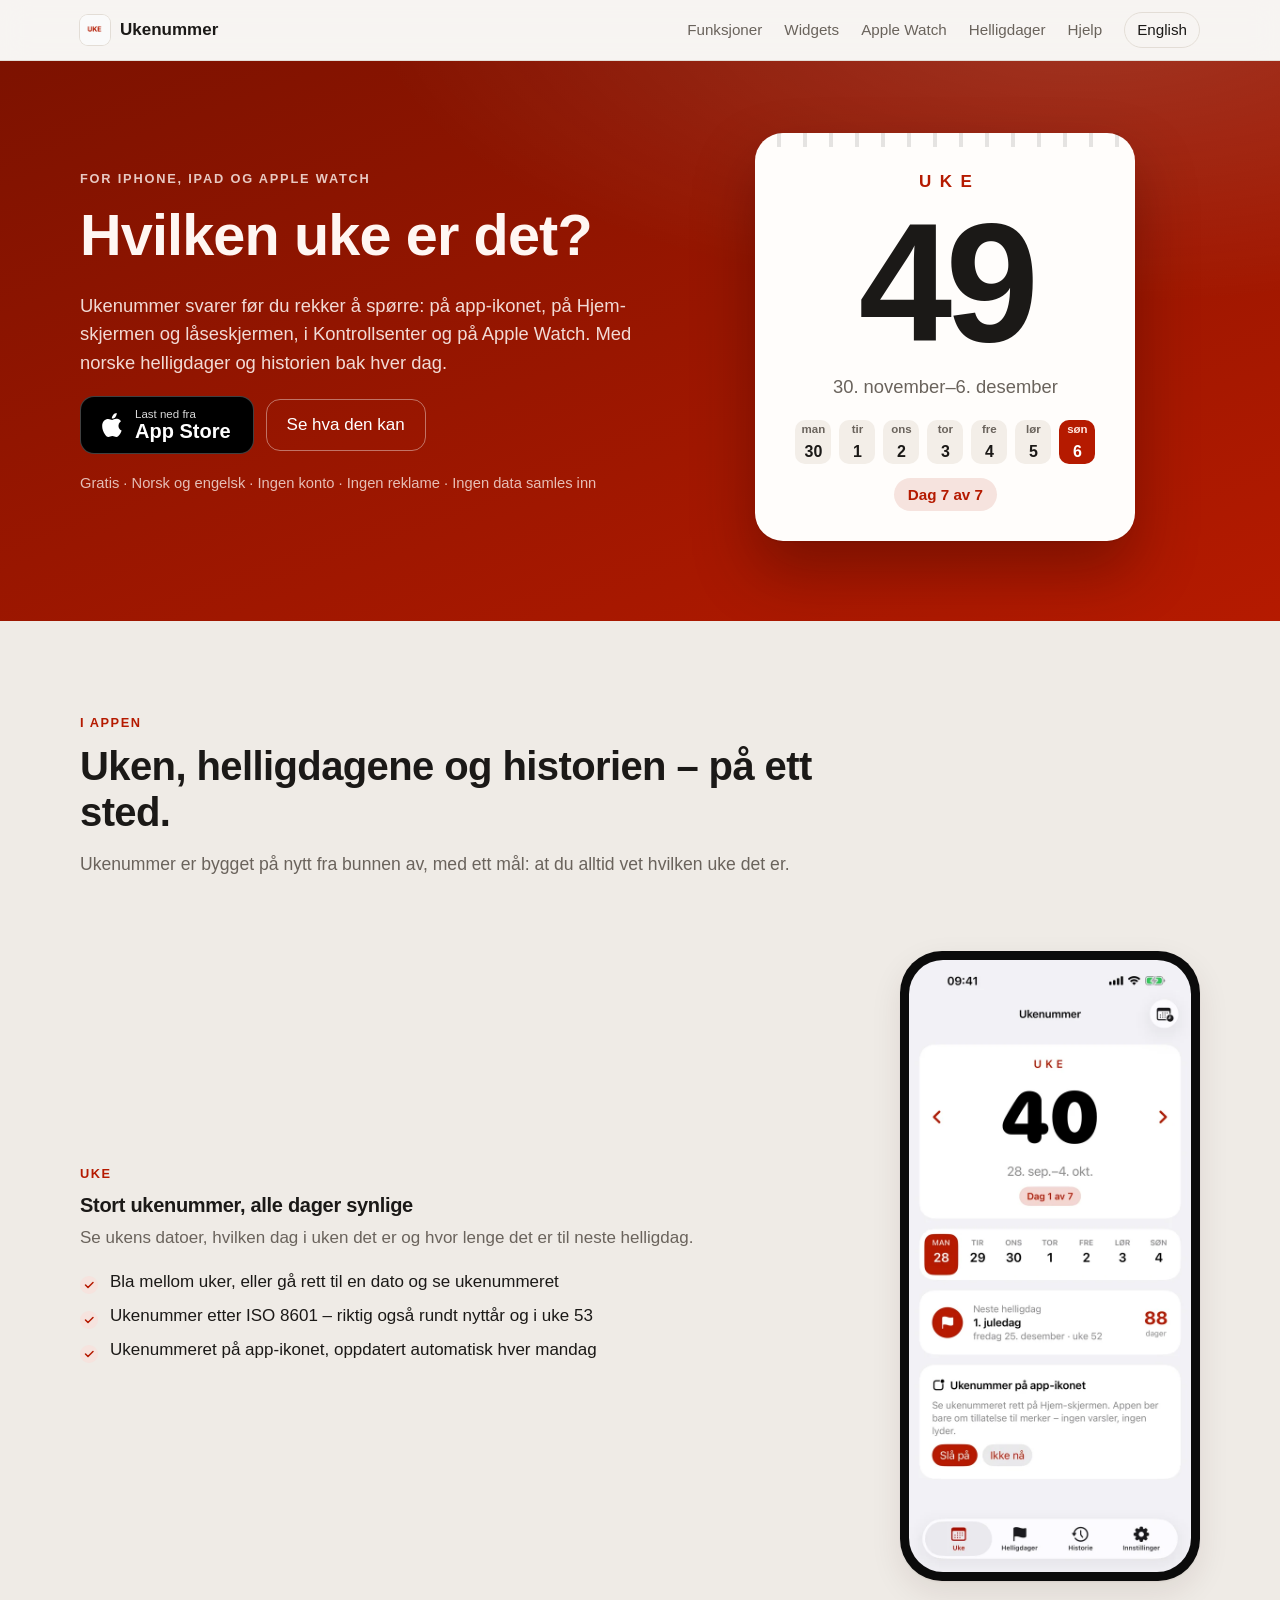
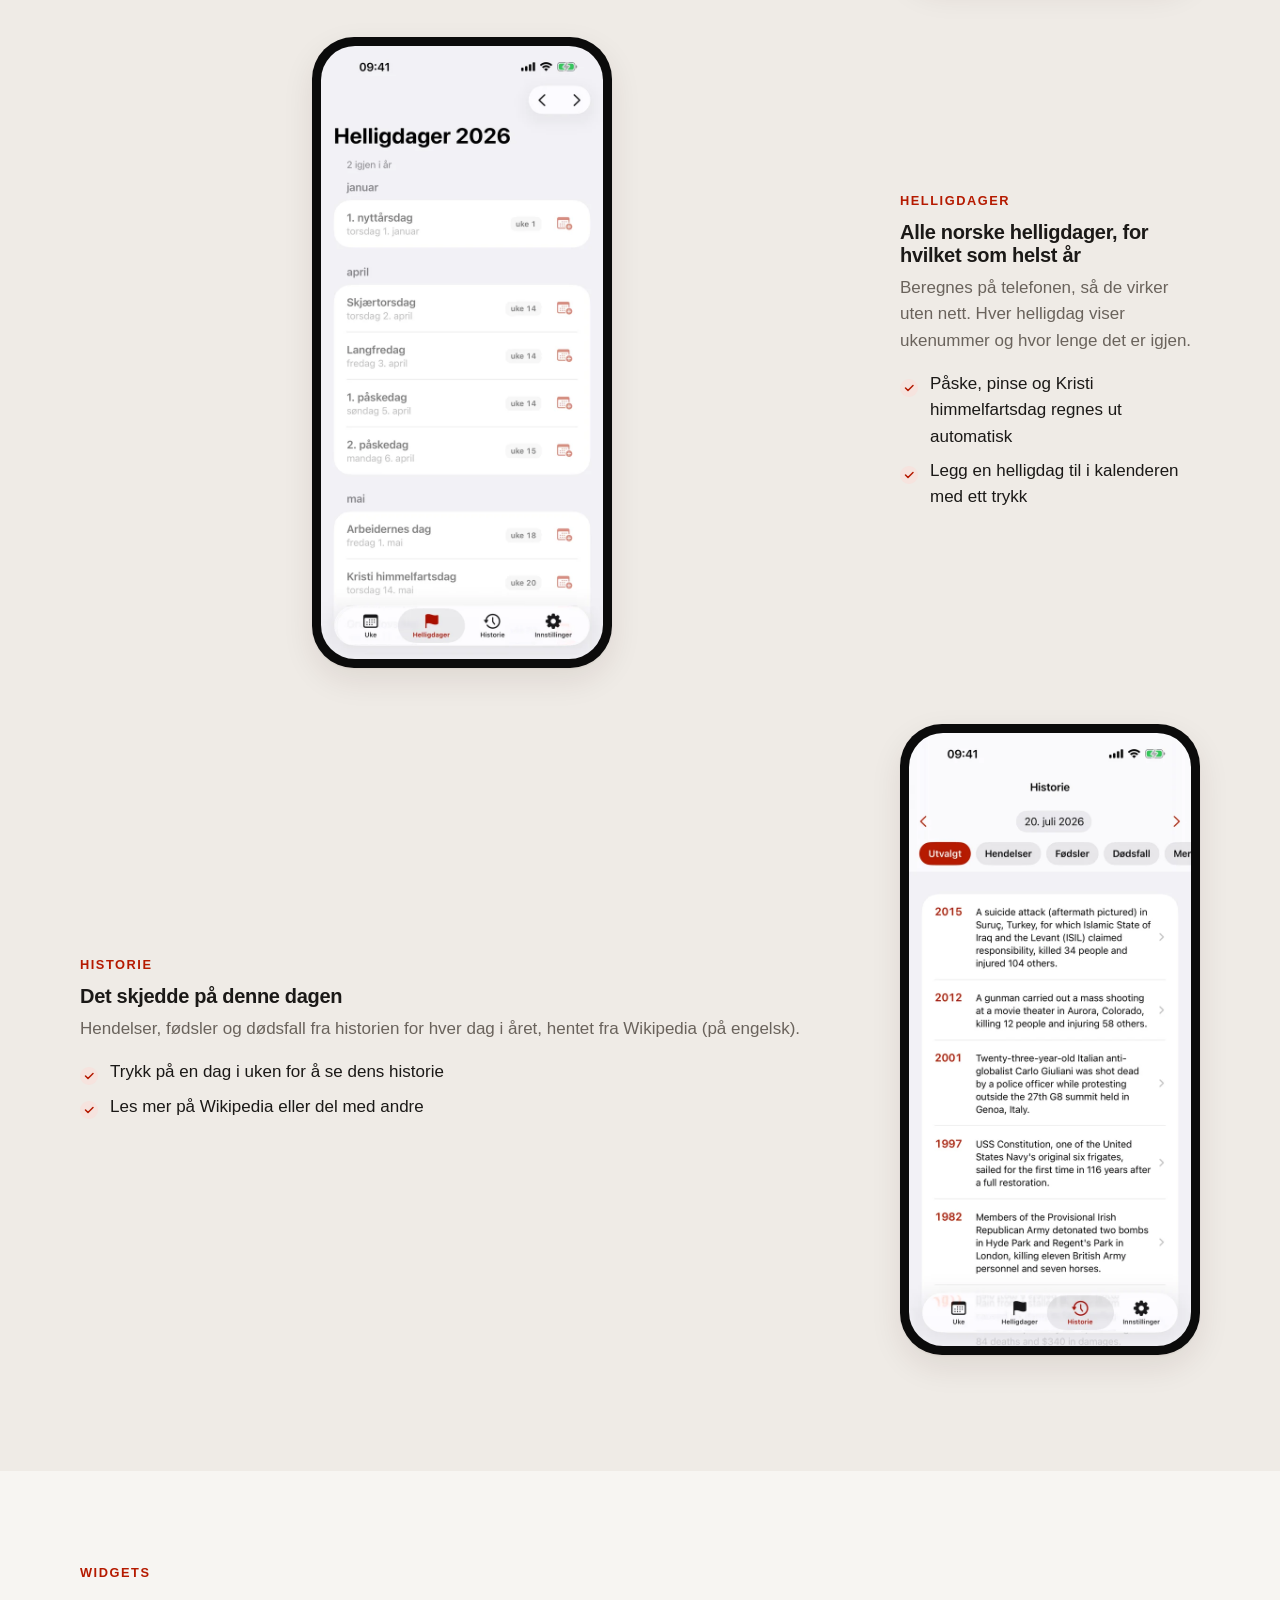
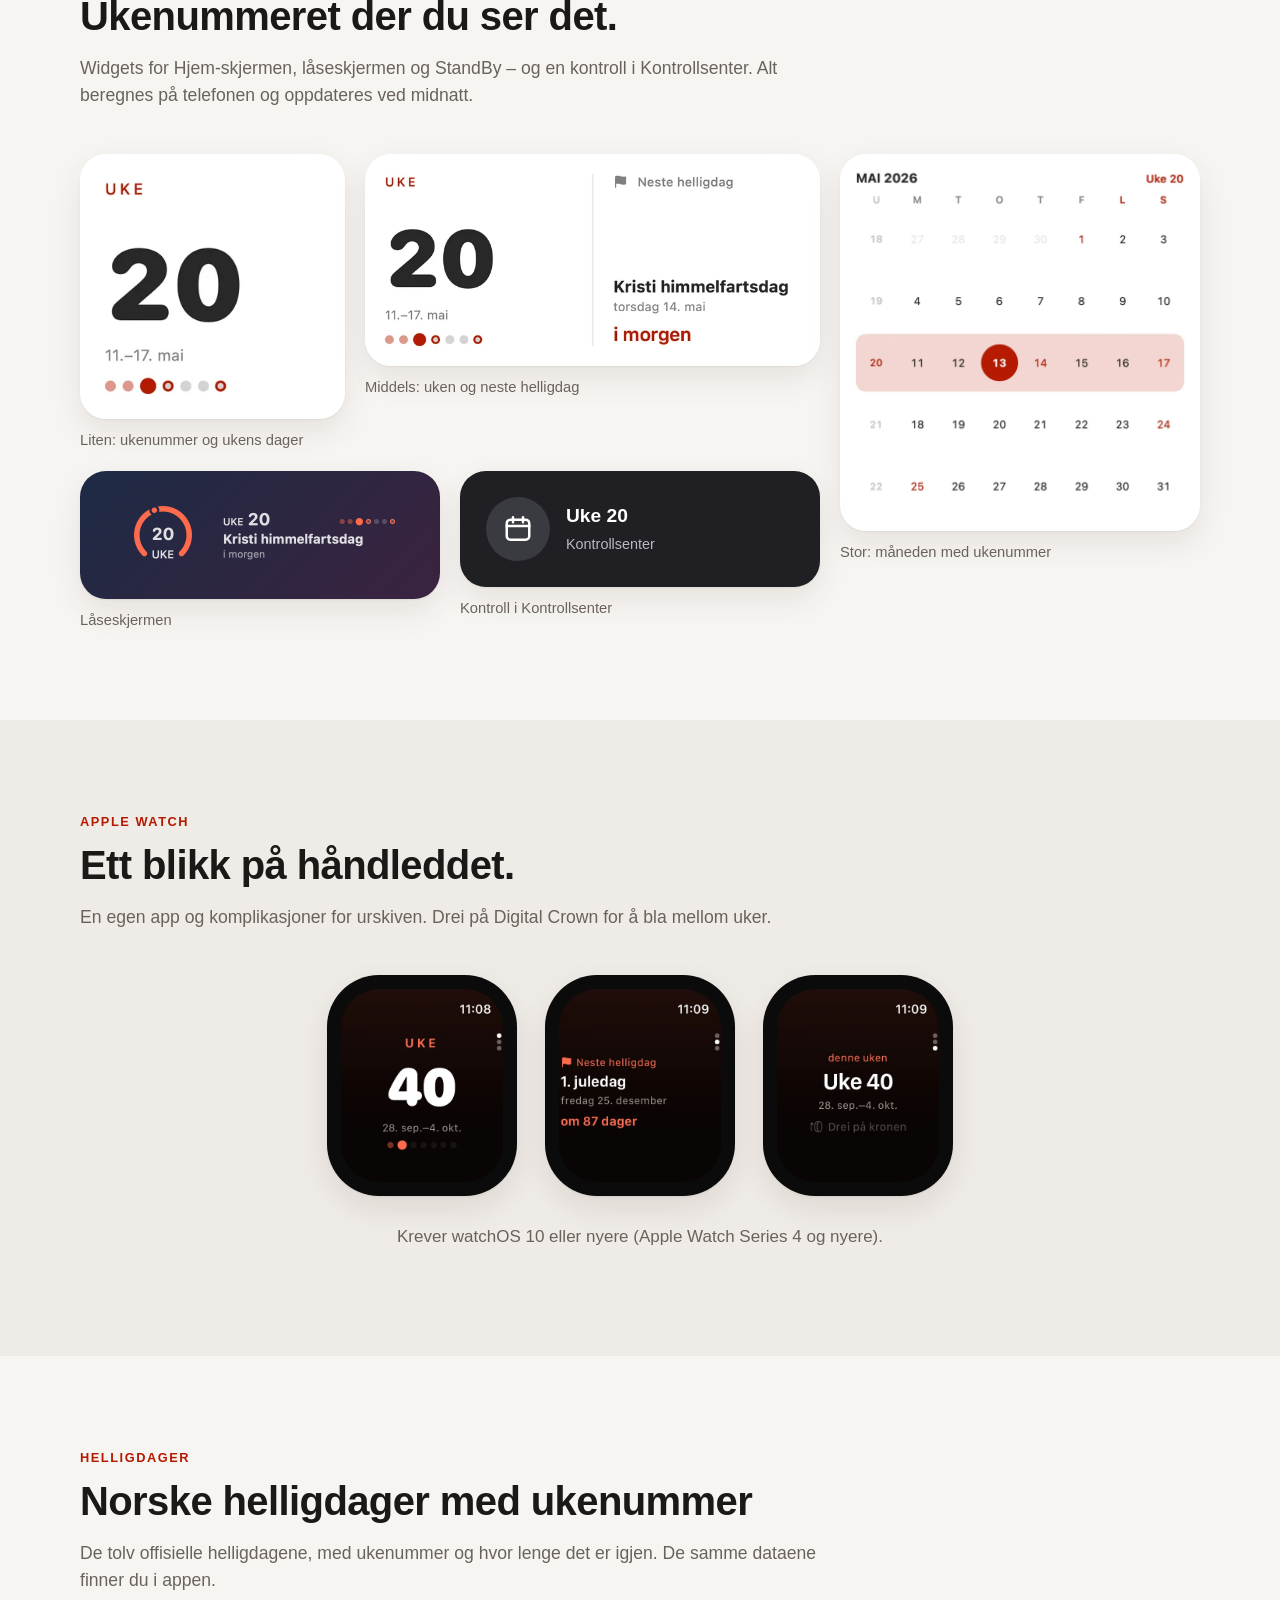
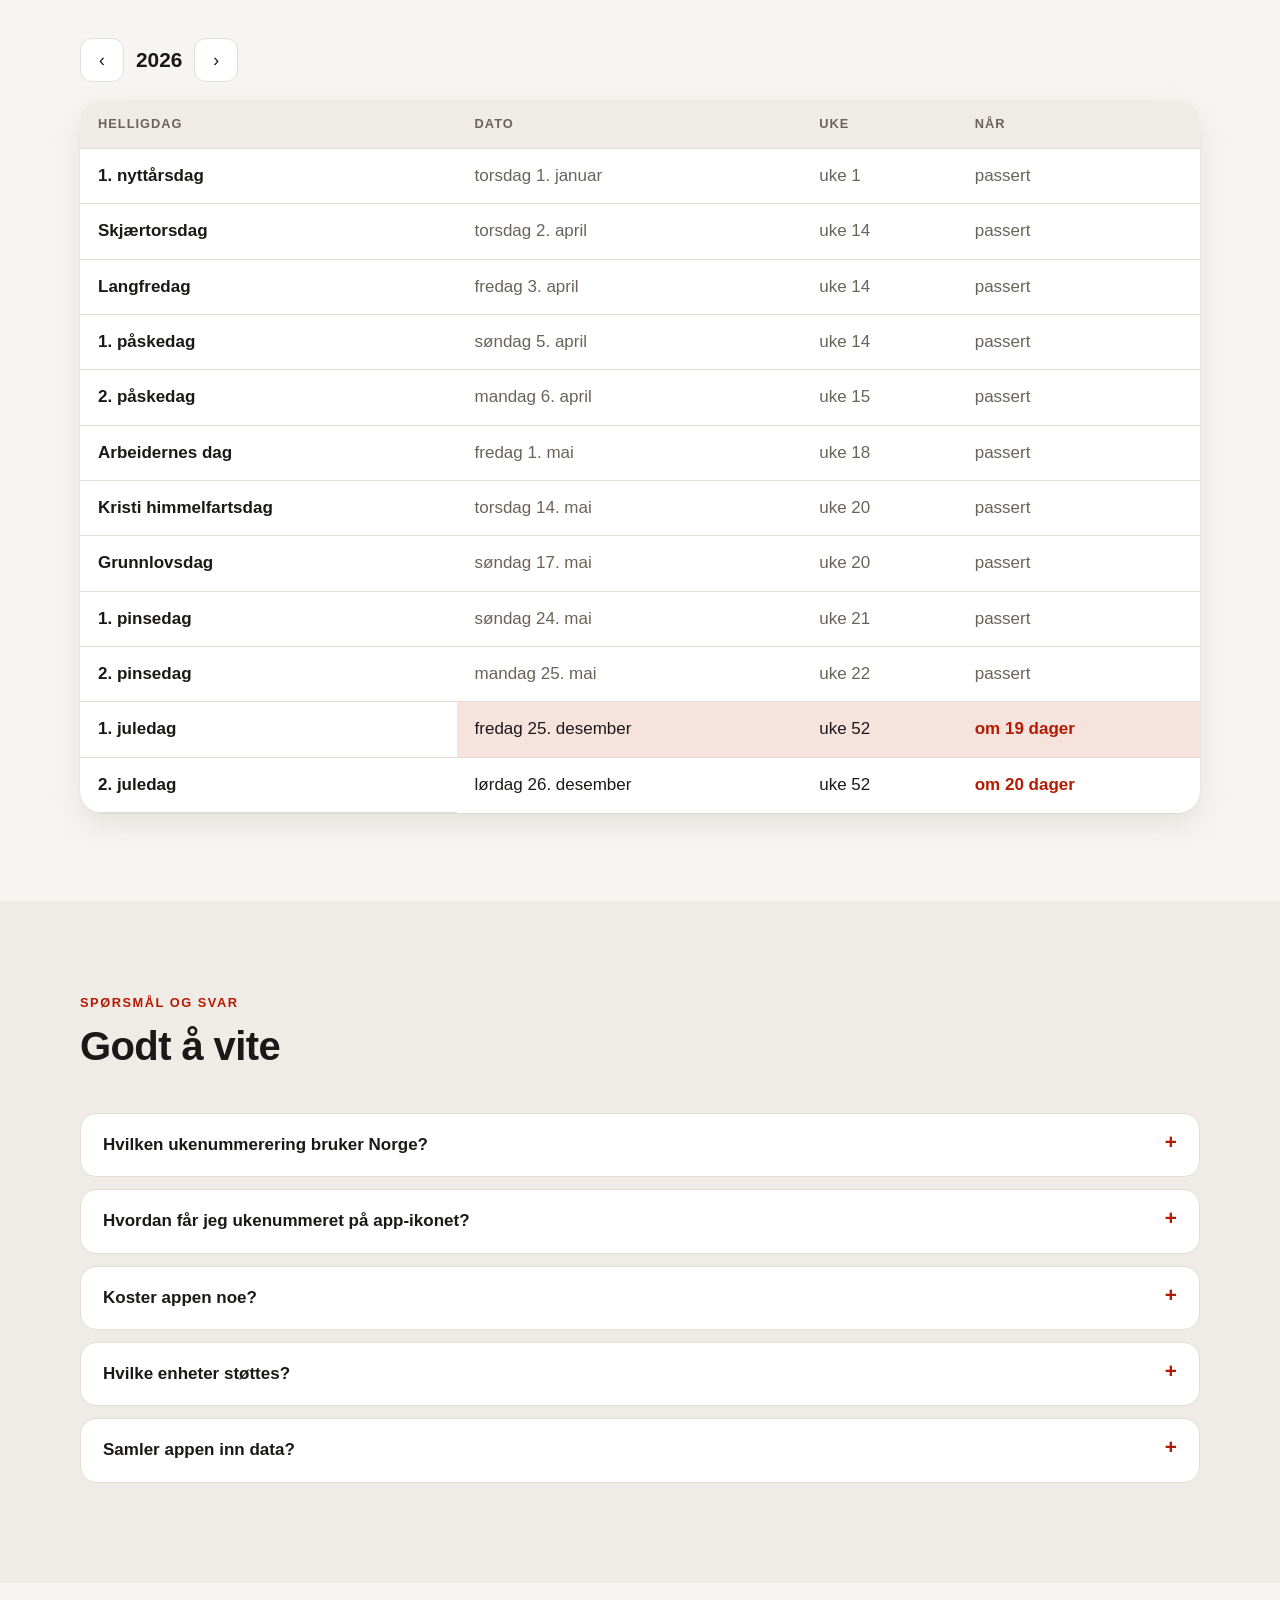
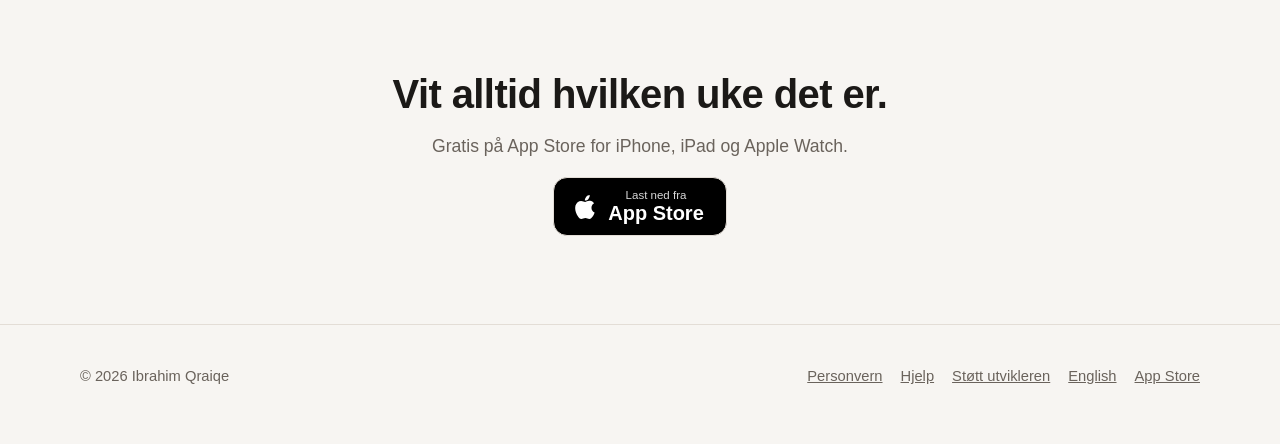
==== commit 907e688c: "Tip jar: Stripe tip link, in-app tips from 3.2, privacy and support updates Co-Authored-By: Claude O" ====
--- a/index.html
+++ b/index.html
@@ -53,7 +53,7 @@
       "mainEntity": [
         { "@type": "Question", "name": "Hvilken ukenummerering bruker Norge?", "acceptedAnswer": { "@type": "Answer", "text": "Norge bruker ISO 8601: uken starter på mandag, og uke 1 er uken som inneholder årets første torsdag. Noen år har derfor 53 uker, og de første dagene i januar kan tilhøre uke 52 eller 53 fra året før." } },
         { "@type": "Question", "name": "Hvordan får jeg ukenummeret på app-ikonet?", "acceptedAnswer": { "@type": "Answer", "text": "Slå på «Ukenummer på app-ikonet» i appen. Appen ber bare om tillatelse til merker – ingen varsler eller lyder – og oppdaterer ukenummeret automatisk hver mandag." } },
-        { "@type": "Question", "name": "Koster appen noe?", "acceptedAnswer": { "@type": "Answer", "text": "Nei. Ukenummer er gratis, uten reklame, uten konto og uten sporing." } },
+        { "@type": "Question", "name": "Koster appen noe?", "acceptedAnswer": { "@type": "Answer", "text": "Nei. Ukenummer er gratis, uten reklame, uten konto og uten sporing. Vil du støtte utviklingen, kan du gi et frivillig tips i appen under Innstillinger → Støtt utvikleren (fra versjon 3.2). Tips låser ikke opp noe – alle funksjoner er og forblir gratis." } },
         { "@type": "Question", "name": "Virker den på Apple Watch?", "acceptedAnswer": { "@type": "Answer", "text": "Ja. Ukenummer har en egen app og komplikasjoner for Apple Watch med watchOS 10 eller nyere." } }
       ]
     }
@@ -267,7 +267,7 @@
       </details>
       <details>
         <summary>Koster appen noe?</summary>
-        <p>Nei. Ukenummer er gratis, uten reklame, uten konto og uten sporing.</p>
+        <p>Nei. Ukenummer er gratis, uten reklame, uten konto og uten sporing. Vil du støtte utviklingen, kan du gi et frivillig tips i appen under Innstillinger → Støtt utvikleren (fra versjon 3.2), eller <a href="https://buy.stripe.com/fZudR8gK40CN3OwgpRdnW04" rel="noopener">med kort på nettet</a>. Tips låser ikke opp noe – alle funksjoner er og forblir gratis.</p>
       </details>
       <details>
         <summary>Hvilke enheter støttes?</summary>
@@ -302,6 +302,7 @@
     <nav aria-label="Bunntekst">
       <a href="/privacy/">Personvern</a>
       <a href="/support/">Hjelp</a>
+      <a href="/support/#stott">Støtt utvikleren</a>
       <a href="/en/" lang="en" hreflang="en">English</a>
       <a href="https://apps.apple.com/app/id668805988">App Store</a>
     </nav>
